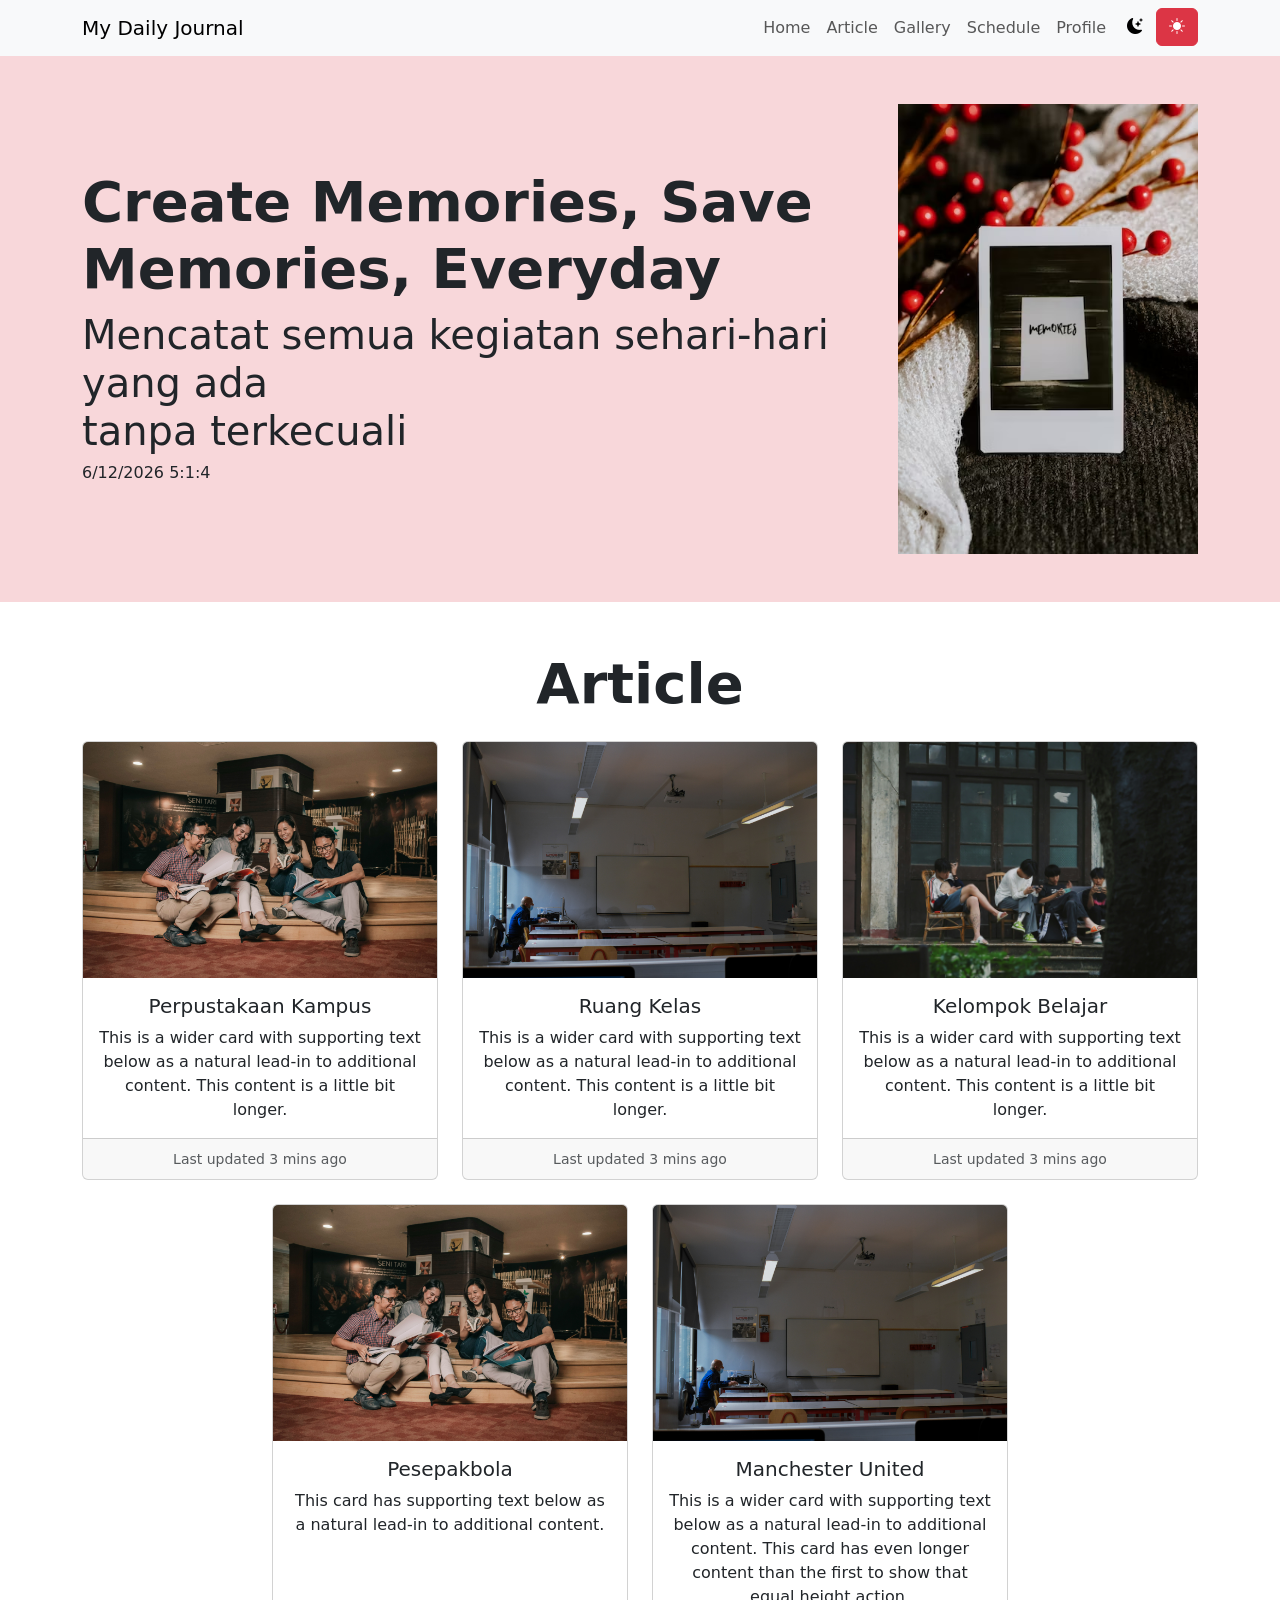
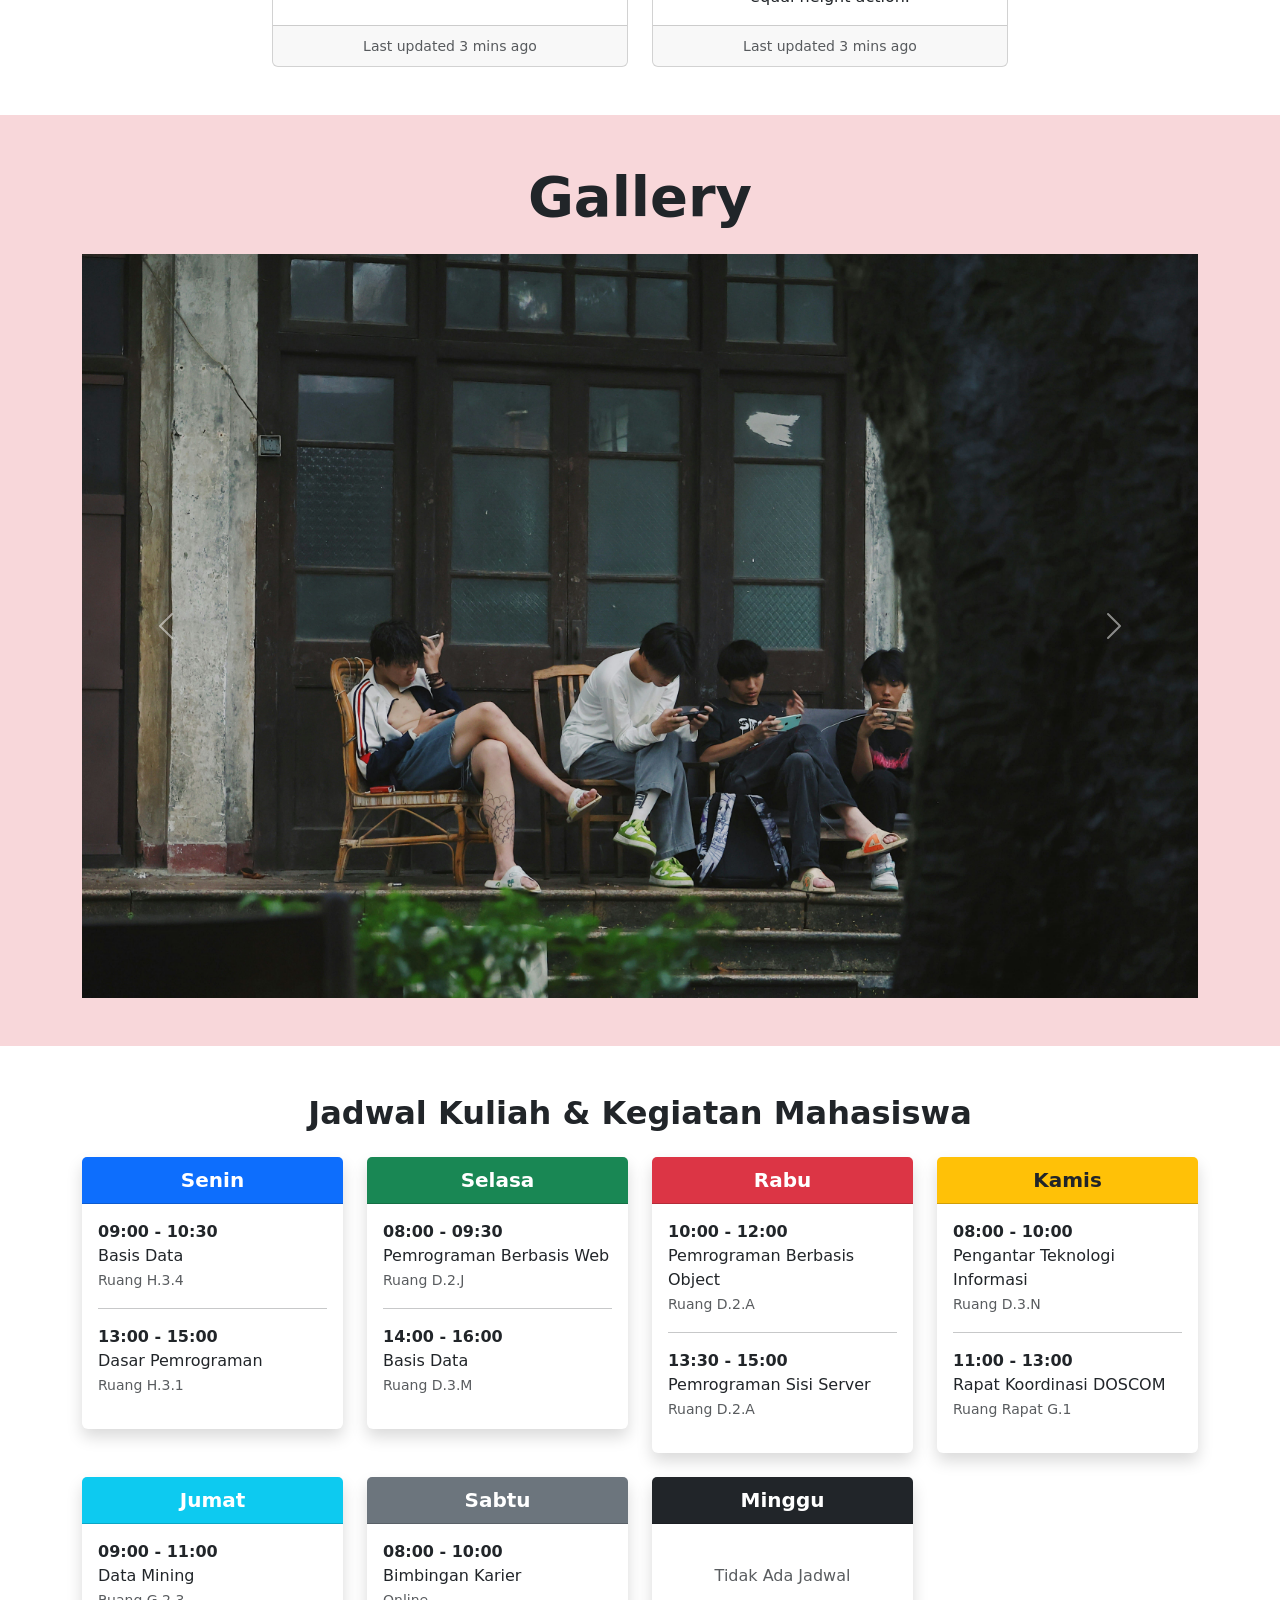
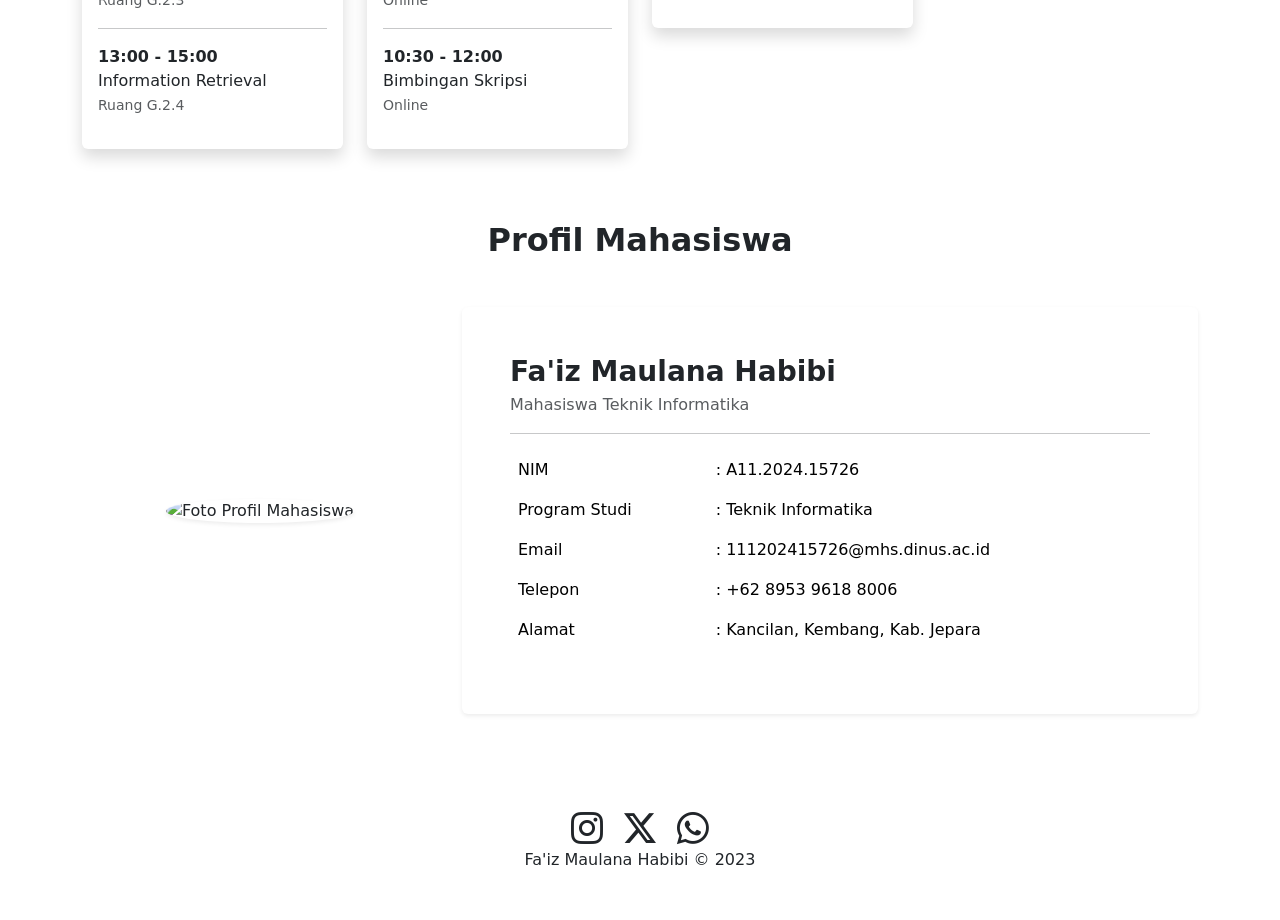
==== index.html @ d9d0bddd "project web UTS" ====
<!DOCTYPE html>
<html lang="en">
  <head>
    <meta charset="utf-8" />
    <meta name="viewport" content="width=device-width, initial-scale=1" />
    <title>My Daily Journal</title>
    <!-- favicon -->
    <link rel="shortcut icon" href="./img/logo.png" type="image/x-icon" />
    <link
      href="https://cdn.jsdelivr.net/npm/bootstrap@5.3.8/dist/css/bootstrap.min.css"
      rel="stylesheet"
      integrity="sha384-sRIl4kxILFvY47J16cr9ZwB07vP4J8+LH7qKQnuqkuIAvNWLzeN8tE5YBujZqJLB"
      crossorigin="anonymous"
    />
    <link
      rel="stylesheet"
      href="https://cdn.jsdelivr.net/npm/bootstrap-icons@1.13.1/font/bootstrap-icons.min.css"
    />
  </head>
  <body>
    <!-- nav starts -->
    <nav class="navbar navbar-expand-lg bg-body-tertiary sticky-top">
      <div class="container">
        <a class="navbar-brand" href="#">My Daily Journal</a>
        <button
          class="navbar-toggler"
          type="button"
          data-bs-toggle="collapse"
          data-bs-target="#navbarNavAltMarkup"
          aria-controls="navbarNavAltMarkup"
          aria-expanded="false"
          aria-label="Toggle navigation"
        >
          <span class="navbar-toggler-icon"></span>
        </button>
        <!-- list navbar -->
        <div class="collapse navbar-collapse" id="navbarNavAltMarkup">
          <ul class="navbar-nav ms-auto text-dark mb2 mb-lg-0">
            <li class="nav-item"><a class="nav-link" href="#">Home</a></li>
            <li class="nav-item"><a class="nav-link" href="#article">Article</a></li>
            <li class="nav-item"><a class="nav-link" href="#gallery">Gallery</a></li>
            <li class="nav-item">
              <a class="nav-link" href="#schedule">Schedule</a>
            </li>
            <li class="nav-item">
              <a class="nav-link" href="#profile">Profile</a>
            </li>
            <!-- dark mode -->
            <li class="nav-item">
              <button id="dark-mode" class="btn btn-light">
                <i class="bi bi-moon-stars-fill"></i>
              </button>
            </li>
            <!-- light mode -->
            <li class="nav-item">
              <button id="light-mode" class="btn btn-danger">
                <i class="bi bi-brightness-high-fill"></i>
              </button>
            </li>
          </ul>
        </div>
      </div>
    </nav>
    <!-- nav ends -->

    <!-- hero starts -->
    <section id="hero" class="text-center text-sm-start p-5 bg-danger-subtle">
      <div class="container">
        <div class="d-sm-flex align-items-center justify-content-between">
          <!-- Teks -->
          <div>
            <h1 class="fw-bold display-4">
              Create Memories, Save <br />Memories, Everyday
            </h1>
            <h4 class="lead display-6">
              Mencatat semua kegiatan sehari-hari yang ada <br />tanpa
              terkecuali
            </h4>
            <h6>
              <span id="tanggal"></span>
              <span id="jam"></span>
            </h6>
          </div>
          <!-- Gambar -->
          <img
            src="./img/banner.avif"
            alt="banner"
            width="300"
            class="img-fluid mt-4 mt-sm-0"
          />
        </div>
      </div>
    </section>
    <!-- hero ends -->

    <!-- article starts -->
    <section id="article" class="text-center p-5">
      <div class="container">
        <h1 id="article-title" class="fw-bold display-4 pb-3">Article</h1>
        <div>
          <div class="row row-cols-1 row-cols-md-3 g-4 justify-content-center">
            <!-- card 1 -->
            <div class="col">
              <div class="card h-100">
                <img src="./img/lib.jpg" class="card-img-top"/>
                <div class="card-body">
                  <h5 class="card-title">Perpustakaan Kampus</h5>
                  <p class="card-text">
                    This is a wider card with supporting text below as a natural
                    lead-in to additional content. This content is a little bit
                    longer.
                  </p>
                </div>
                <div class="card-footer">
                  <small class="text-body-secondary"
                    >Last updated 3 mins ago</small
                  >
                </div>
              </div>
            </div>
            <!-- card 2 -->
            <div class="col">
              <div class="card h-100">
                <img
                  src="./img/class-room.jpg"
                  class="card-img-top"
                  alt="..."
                />
                <div class="card-body">
                  <h5 class="card-title">Ruang Kelas</h5>
                  <p class="card-text">
                    This is a wider card with supporting text below as a natural
                    lead-in to additional content. This content is a little bit
                    longer.
                  </p>
                </div>
                <div class="card-footer">
                  <small class="text-body-secondary"
                    >Last updated 3 mins ago</small
                  >
                </div>
              </div>
            </div>
            <!-- card 3 -->
            <div class="col">
              <div class="card h-100">
                <img
                  src="./img/study-club.jpg"
                  class="card-img-top"
                  alt="..."
                />
                <div class="card-body">
                  <h5 class="card-title">Kelompok Belajar</h5>
                  <p class="card-text">
                    This is a wider card with supporting text below as a natural
                    lead-in to additional content. This content is a little bit
                    longer.
                  </p>
                </div>
                <div class="card-footer">
                  <small class="text-body-secondary"
                    >Last updated 3 mins ago</small
                  >
                </div>
              </div>
            </div>
            <!-- card 4 -->
            <div class="col">
              <div class="card h-100">
                <img src="./img/lib.jpg" class="card-img-top" alt="..." />
                <div class="card-body">
                  <h5 class="card-title">Pesepakbola</h5>
                  <p class="card-text">
                    This card has supporting text below as a natural lead-in to
                    additional content.
                  </p>
                </div>
                <div class="card-footer">
                  <small class="text-body-secondary"
                    >Last updated 3 mins ago</small
                  >
                </div>
              </div>
            </div>
            <!-- card 5 -->
            <div class="col">
              <div class="card h-100">
                <img
                  src="./img/class-room.jpg"
                  class="card-img-top"
                  alt="..."
                />
                <div class="card-body">
                  <h5 class="card-title">Manchester United</h5>
                  <p class="card-text">
                    This is a wider card with supporting text below as a natural
                    lead-in to additional content. This card has even longer
                    content than the first to show that equal height action.
                  </p>
                </div>
                <div class="card-footer">
                  <small class="text-body-secondary"
                    >Last updated 3 mins ago</small
                  >
                </div>
              </div>
            </div>
          </div>
        </div>
      </div>
    </section>
    <!-- article ends -->

    <!-- gallery starts -->
    <section id="gallery" class="text-center p-5 bg-danger-subtle">
      <div class="container">
        <h1 class="fw-bold display-4 pb-3">Gallery</h1>
        <div>
          <div id="carouselExample" class="carousel slide">
            <div class="carousel-inner">
              <div class="carousel-item active">
                <img
                  src="./img/class-room.jpg"
                  class="d-block w-100"
                  alt="..."
                />
              </div>
              <div class="carousel-item">
                <img src="./img/dosen.jpg" class="d-block w-100" alt="..." />
              </div>
              <div class="carousel-item">
                <img
                  src="./img/class-room.jpg"
                  class="d-block w-100"
                  alt="..."
                />
              </div>
              <div class="carousel-item active">
                <img src="./img/lib.jpg" class="d-block w-100" alt="..." />
              </div>
              <div class="carousel-item active">
                <img
                  src="./img/study-club.jpg"
                  class="d-block w-100"
                  alt="..."
                />
              </div>
            </div>
            <button
              class="carousel-control-prev"
              type="button"
              data-bs-target="#carouselExample"
              data-bs-slide="prev"
            >
              <span
                class="carousel-control-prev-icon"
                aria-hidden="true"
              ></span>
              <span class="visually-hidden">Previous</span>
            </button>
            <button
              class="carousel-control-next"
              type="button"
              data-bs-target="#carouselExample"
              data-bs-slide="next"
            >
              <span
                class="carousel-control-next-icon"
                aria-hidden="true"
              ></span>
              <span class="visually-hidden">Next</span>
            </button>
          </div>
        </div>
      </div>
    </section>
    <!-- gallery ends -->

    <!-- schedule starts -->
    <section id="schedule">
      <div class="container my-5">
        <h2 class="text-center mb-4 fw-bold">
          Jadwal Kuliah & Kegiatan Mahasiswa
        </h2>
        <!-- start -->
        <div class="row">
          <div class="col-lg-3 col-md-6 mb-4">
            <div class="card shadow border-0">
              <div
                class="card-header bg-primary text-white text-center fs-5 fw-bold"
              >
                Senin
              </div>
              <div class="card-body">
                <div class="schedule-item">
                  <strong>09:00 - 10:30</strong>
                  <p>
                    Basis Data<br /><small class="text-muted"
                      >Ruang H.3.4</small
                    >
                  </p>
                </div>
                <hr />
                <div class="schedule-item">
                  <strong>13:00 - 15:00</strong>
                  <p>
                    Dasar Pemrograman<br /><small class="text-muted"
                      >Ruang H.3.1</small
                    >
                  </p>
                </div>
              </div>
            </div>
          </div>

          <div class="col-lg-3 col-md-6 mb-4">
            <div class="card shadow border-0">
              <div
                class="card-header bg-success text-white text-center fs-5 fw-bold"
              >
                Selasa
              </div>
              <div class="card-body">
                <div class="schedule-item">
                  <strong>08:00 - 09:30</strong>
                  <p>
                    Pemrograman Berbasis Web<br /><small class="text-muted"
                      >Ruang D.2.J</small
                    >
                  </p>
                </div>
                <hr />
                <div class="schedule-item">
                  <strong>14:00 - 16:00</strong>
                  <p>
                    Basis Data<br /><small class="text-muted"
                      >Ruang D.3.M</small
                    >
                  </p>
                </div>
              </div>
            </div>
          </div>

          <div class="col-lg-3 col-md-6 mb-4">
            <div class="card shadow border-0">
              <div
                class="card-header bg-danger text-white text-center fs-5 fw-bold"
              >
                Rabu
              </div>
              <div class="card-body">
                <div class="schedule-item">
                  <strong>10:00 - 12:00</strong>
                  <p>
                    Pemrograman Berbasis Object<br /><small class="text-muted"
                      >Ruang D.2.A</small
                    >
                  </p>
                </div>
                <hr />
                <div class="schedule-item">
                  <strong>13:30 - 15:00</strong>
                  <p>
                    Pemrograman Sisi Server<br /><small class="text-muted"
                      >Ruang D.2.A</small
                    >
                  </p>
                </div>
              </div>
            </div>
          </div>

          <div class="col-lg-3 col-md-6 mb-4">
            <div class="card shadow border-0">
              <div
                class="card-header bg-warning text-dark text-center fs-5 fw-bold"
              >
                Kamis
              </div>
              <div class="card-body">
                <div class="schedule-item">
                  <strong>08:00 - 10:00</strong>
                  <p>
                    Pengantar Teknologi Informasi<br /><small class="text-muted"
                      >Ruang D.3.N</small
                    >
                  </p>
                </div>
                <hr />
                <div class="schedule-item">
                  <strong>11:00 - 13:00</strong>
                  <p>
                    Rapat Koordinasi DOSCOM<br /><small class="text-muted"
                      >Ruang Rapat G.1</small
                    >
                  </p>
                </div>
              </div>
            </div>
          </div>

          <div class="col-lg-3 col-md-6 mb-4">
            <div class="card shadow border-0">
              <div
                class="card-header bg-info text-white text-center fs-5 fw-bold"
              >
                Jumat
              </div>
              <div class="card-body">
                <div class="schedule-item">
                  <strong>09:00 - 11:00</strong>
                  <p>
                    Data Mining<br /><small class="text-muted"
                      >Ruang G.2.3</small
                    >
                  </p>
                </div>
                <hr />
                <div class="schedule-item">
                  <strong>13:00 - 15:00</strong>
                  <p>
                    Information Retrieval<br /><small class="text-muted"
                      >Ruang G.2.4</small
                    >
                  </p>
                </div>
              </div>
            </div>
          </div>

          <div class="col-lg-3 col-md-6 mb-4">
            <div class="card shadow border-0">
              <div
                class="card-header bg-secondary text-white text-center fs-5 fw-bold"
              >
                Sabtu
              </div>
              <div class="card-body">
                <div class="schedule-item">
                  <strong>08:00 - 10:00</strong>
                  <p>
                    Bimbingan Karier<br /><small class="text-muted"
                      >Online</small
                    >
                  </p>
                </div>
                <hr />
                <div class="schedule-item">
                  <strong>10:30 - 12:00</strong>
                  <p>
                    Bimbingan Skripsi<br /><small class="text-muted"
                      >Online</small
                    >
                  </p>
                </div>
              </div>
            </div>
          </div>

          <div class="col-lg-3 col-md-6 mb-4">
            <div class="card shadow border-0">
              <div
                class="card-header bg-dark text-white text-center fs-5 fw-bold"
              >
                Minggu
              </div>
              <div class="card-body">
                <p class="text-center text-muted my-4">Tidak Ada Jadwal</p>
              </div>
            </div>
          </div>
        </div>
        <!-- end -->
      </div>
    </section>
    <!-- schedule ends -->

    <!-- profiles starts -->
    <div class="container my-5" id="profile">
      <h2 class="text-center mb-5 fw-bold">Profil Mahasiswa</h2>

      <div class="row d-flex align-items-center">
        <div class="col-md-4 text-center mb-4 mb-md-0">
          <img
            src="./img/IMG_8436.JPG"
            alt="Foto Profil Mahasiswa"
            class="img-fluid rounded-circle shadow-sm profile-pic"
            style="object-fit: cover; width: 300px; height: 300px"
          />
        </div>

        <div class="col-md-8">
          <div class="card shadow-sm border-0">
            <div class="card-body p-4 p-md-5">
              <h3 class="card-title fw-bold">Fa'iz Maulana Habibi</h3>
              <p class="card-subtitle mb-3 text-muted">
                Mahasiswa Teknik Informatika
              </p>
              <hr />

              <table class="table table-borderless table-profile">
                <tbody>
                  <tr>
                    <td>NIM</td>
                    <td>: A11.2024.15726</td>
                  </tr>
                  <tr>
                    <td>Program Studi</td>
                    <td>: Teknik Informatika</td>
                  </tr>
                  <tr>
                    <td>Email</td>
                    <td>: 111202415726@mhs.dinus.ac.id</td>
                  </tr>
                  <tr>
                    <td>Telepon</td>
                    <td>: +62 8953 9618 8006</td>
                  </tr>
                  <tr>
                    <td>Alamat</td>
                    <td>: Kancilan, Kembang, Kab. Jepara</td>
                  </tr>
                </tbody>
              </table>
            </div>
          </div>
        </div>
      </div>
    </div>
    <!-- profiles ends -->

    <!-- footer starts -->
    <footer class="text-center p-5">
      <div>
        <a href="http://"
          ><i class="icons bi bi-instagram h2 p-2 text-dark"></i
        ></a>
        <a href="http://"
          ><i class="icons bi bi-twitter-x h2 p-2 text-dark"></i
        ></a>
        <a href="http://"
          ><i class="icons bi bi-whatsapp h2 p-2 text-dark"></i
        ></a>
      </div>
      <div>Fa'iz Maulana Habibi &copy; 2023</div>
    </footer>
    <!-- footer ends -->

    <!-- Script -->
    <script src="./script.js"></script>
    <script
      src="https://cdn.jsdelivr.net/npm/bootstrap@5.3.8/dist/js/bootstrap.bundle.min.js"
      integrity="sha384-FKyoEForCGlyvwx9Hj09JcYn3nv7wiPVlz7YYwJrWVcXK/BmnVDxM+D2scQbITxI"
      crossorigin="anonymous"
    ></script>
  </body>
</html>
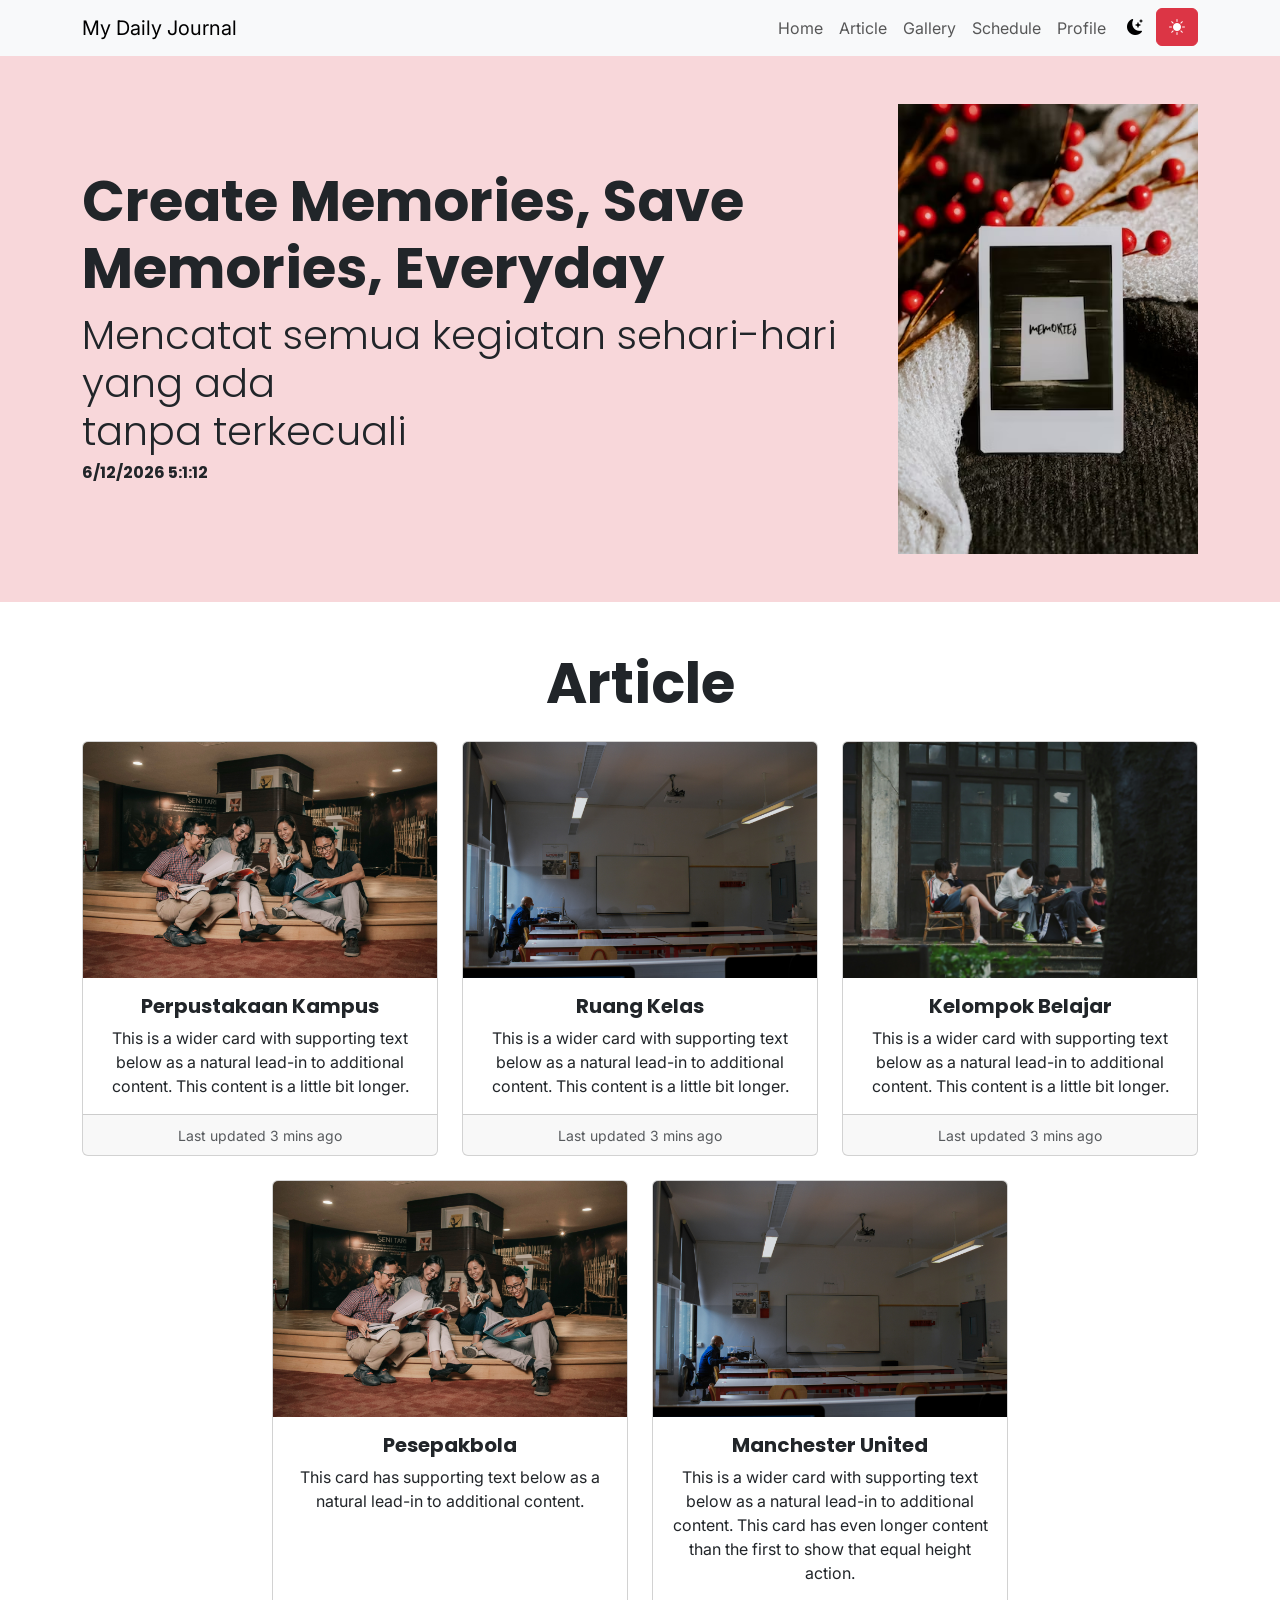
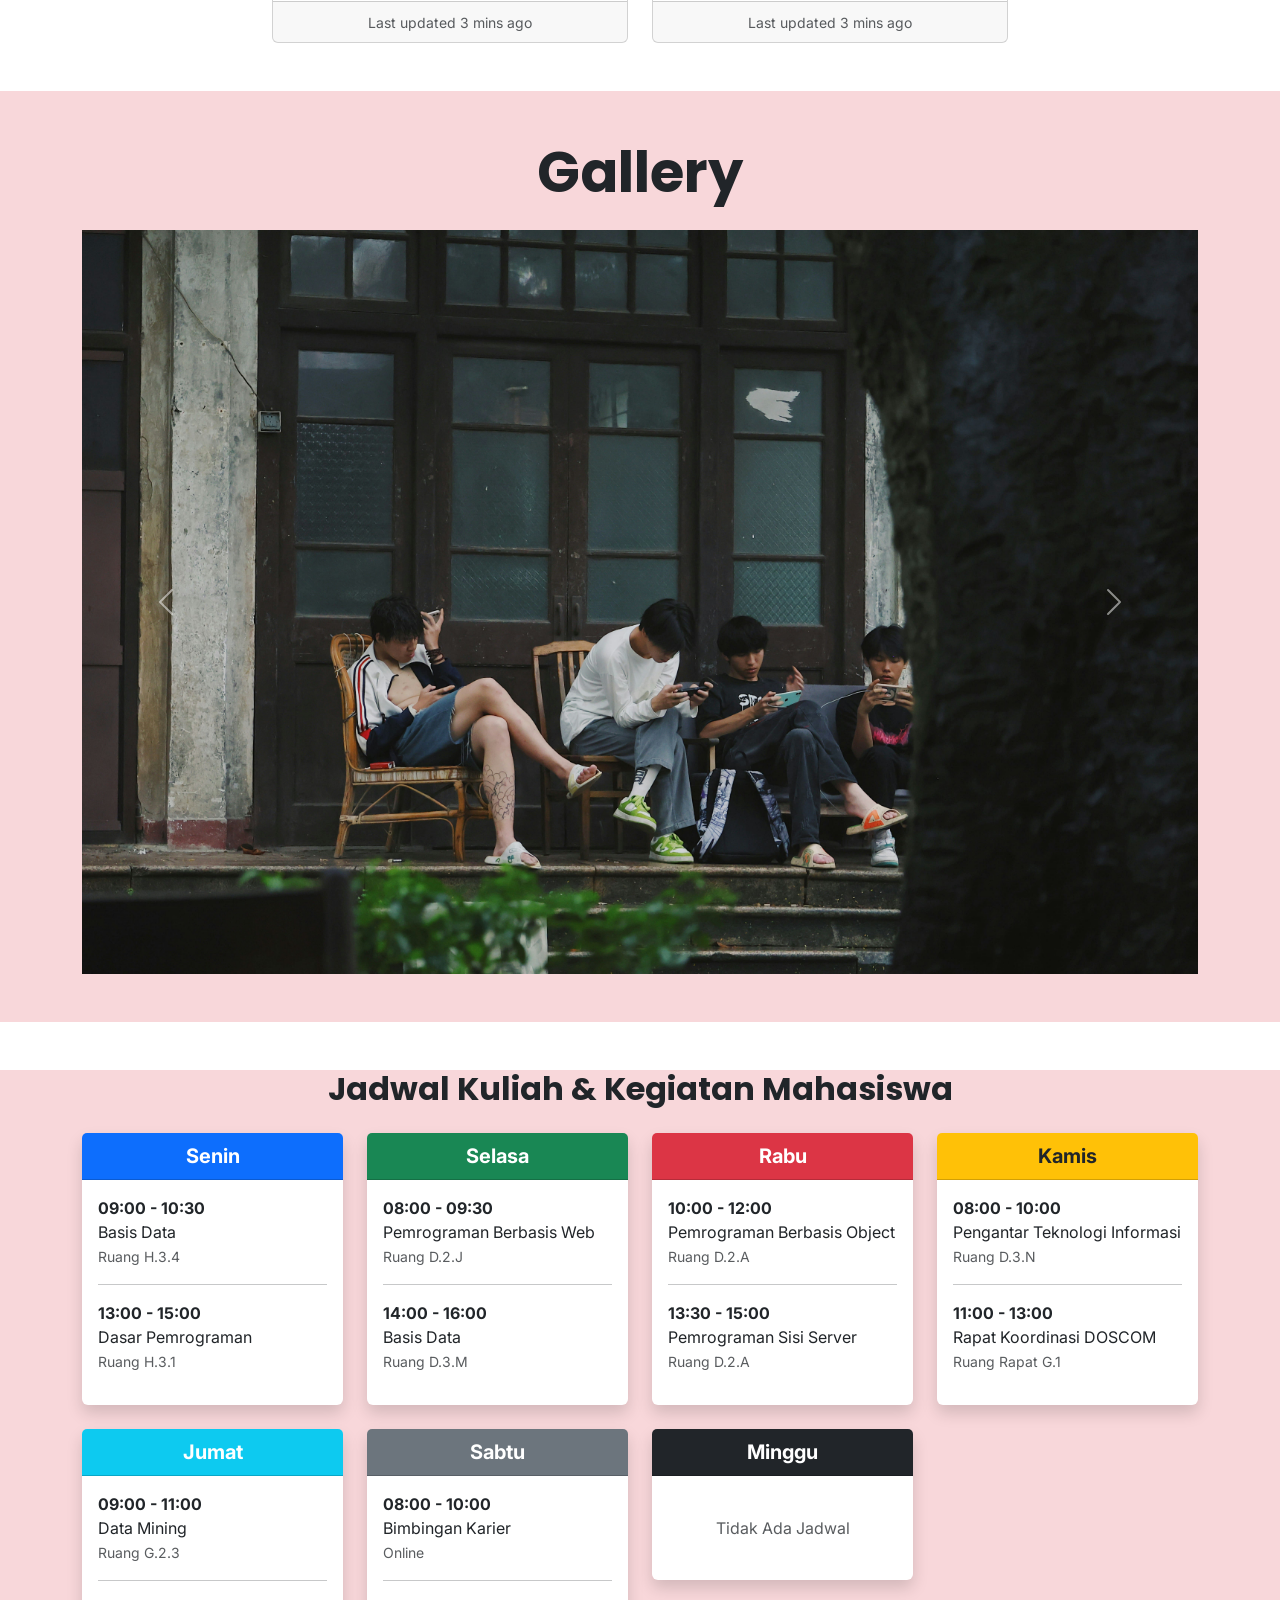
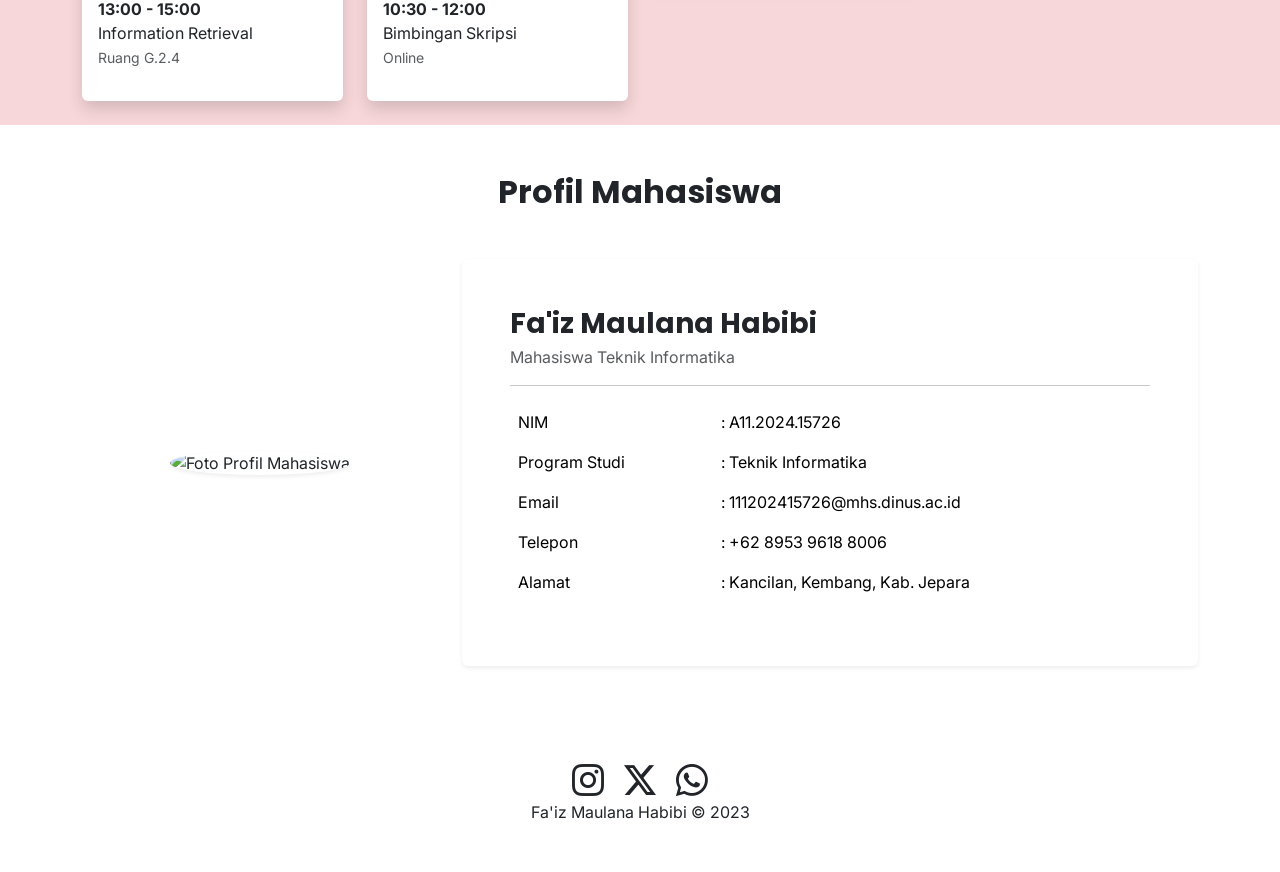
==== commit 99a99bff: "update" ====
--- a/index.html
+++ b/index.html
@@ -16,6 +16,17 @@
       rel="stylesheet"
       href="https://cdn.jsdelivr.net/npm/bootstrap-icons@1.13.1/font/bootstrap-icons.min.css"
     />
+    <!-- fonts -->
+    <link
+      href="https://fonts.googleapis.com/css2?family=Poppins:wght@600;700&display=swap"
+      rel="stylesheet"
+    />
+    <link
+      href="https://fonts.googleapis.com/css2?family=Inter:wght@400;500&display=swap"
+      rel="stylesheet"
+    />
+    <!-- css -->
+    <link rel="stylesheet" href="style.css" />
   </head>
   <body>
     <!-- nav starts -->
@@ -37,8 +48,12 @@
         <div class="collapse navbar-collapse" id="navbarNavAltMarkup">
           <ul class="navbar-nav ms-auto text-dark mb2 mb-lg-0">
             <li class="nav-item"><a class="nav-link" href="#">Home</a></li>
-            <li class="nav-item"><a class="nav-link" href="#article">Article</a></li>
-            <li class="nav-item"><a class="nav-link" href="#gallery">Gallery</a></li>
+            <li class="nav-item">
+              <a class="nav-link" href="#article">Article</a>
+            </li>
+            <li class="nav-item">
+              <a class="nav-link" href="#gallery">Gallery</a>
+            </li>
             <li class="nav-item">
               <a class="nav-link" href="#schedule">Schedule</a>
             </li>
@@ -101,8 +116,9 @@
           <div class="row row-cols-1 row-cols-md-3 g-4 justify-content-center">
             <!-- card 1 -->
             <div class="col">
+              <!-- untuk class '.card' saya overrite di style.css supaya bisa animation shadow -->
               <div class="card h-100">
-                <img src="./img/lib.jpg" class="card-img-top"/>
+                <img src="./img/lib.jpg" class="card-img-top" />
                 <div class="card-body">
                   <h5 class="card-title">Perpustakaan Kampus</h5>
                   <p class="card-text">
@@ -277,13 +293,14 @@
     <!-- gallery ends -->
 
     <!-- schedule starts -->
-    <section id="schedule">
+    <section id="schedule" class="bg-danger-subtle">
       <div class="container my-5">
         <h2 class="text-center mb-4 fw-bold">
           Jadwal Kuliah & Kegiatan Mahasiswa
         </h2>
         <!-- start -->
         <div class="row">
+          <!-- hari Senin -->
           <div class="col-lg-3 col-md-6 mb-4">
             <div class="card shadow border-0">
               <div
@@ -313,6 +330,7 @@
             </div>
           </div>
 
+          <!-- hari Selasa -->
           <div class="col-lg-3 col-md-6 mb-4">
             <div class="card shadow border-0">
               <div
@@ -342,6 +360,7 @@
             </div>
           </div>
 
+          <!-- hari Rabu -->
           <div class="col-lg-3 col-md-6 mb-4">
             <div class="card shadow border-0">
               <div
@@ -371,6 +390,7 @@
             </div>
           </div>
 
+          <!-- hari Kamis -->
           <div class="col-lg-3 col-md-6 mb-4">
             <div class="card shadow border-0">
               <div
--- a/style.css
+++ b/style.css
@@ -0,0 +1,25 @@
+/* 
+    Dalam 'style.css' ini saya meng-overrite 
+    bootstrap saja karena pengen experimen saja pak hehehe 
+*/
+
+h1, h2, h3, h4, h5, h6 {
+  font-family: 'Poppins', sans-serif;
+  font-weight: 700;
+}
+
+body, p, td, li {
+  font-family: 'Inter', sans-serif;
+  font-weight: 400;
+}
+
+.card {
+  /* border: none; */
+  transition: transform 0.3s, box-shadow 0.3s;
+}
+
+.card:hover {
+  transform: translateY(-5px);
+  /* ini untuk shadow saja */
+  box-shadow: 0 8px 20px #0000001A;
+}
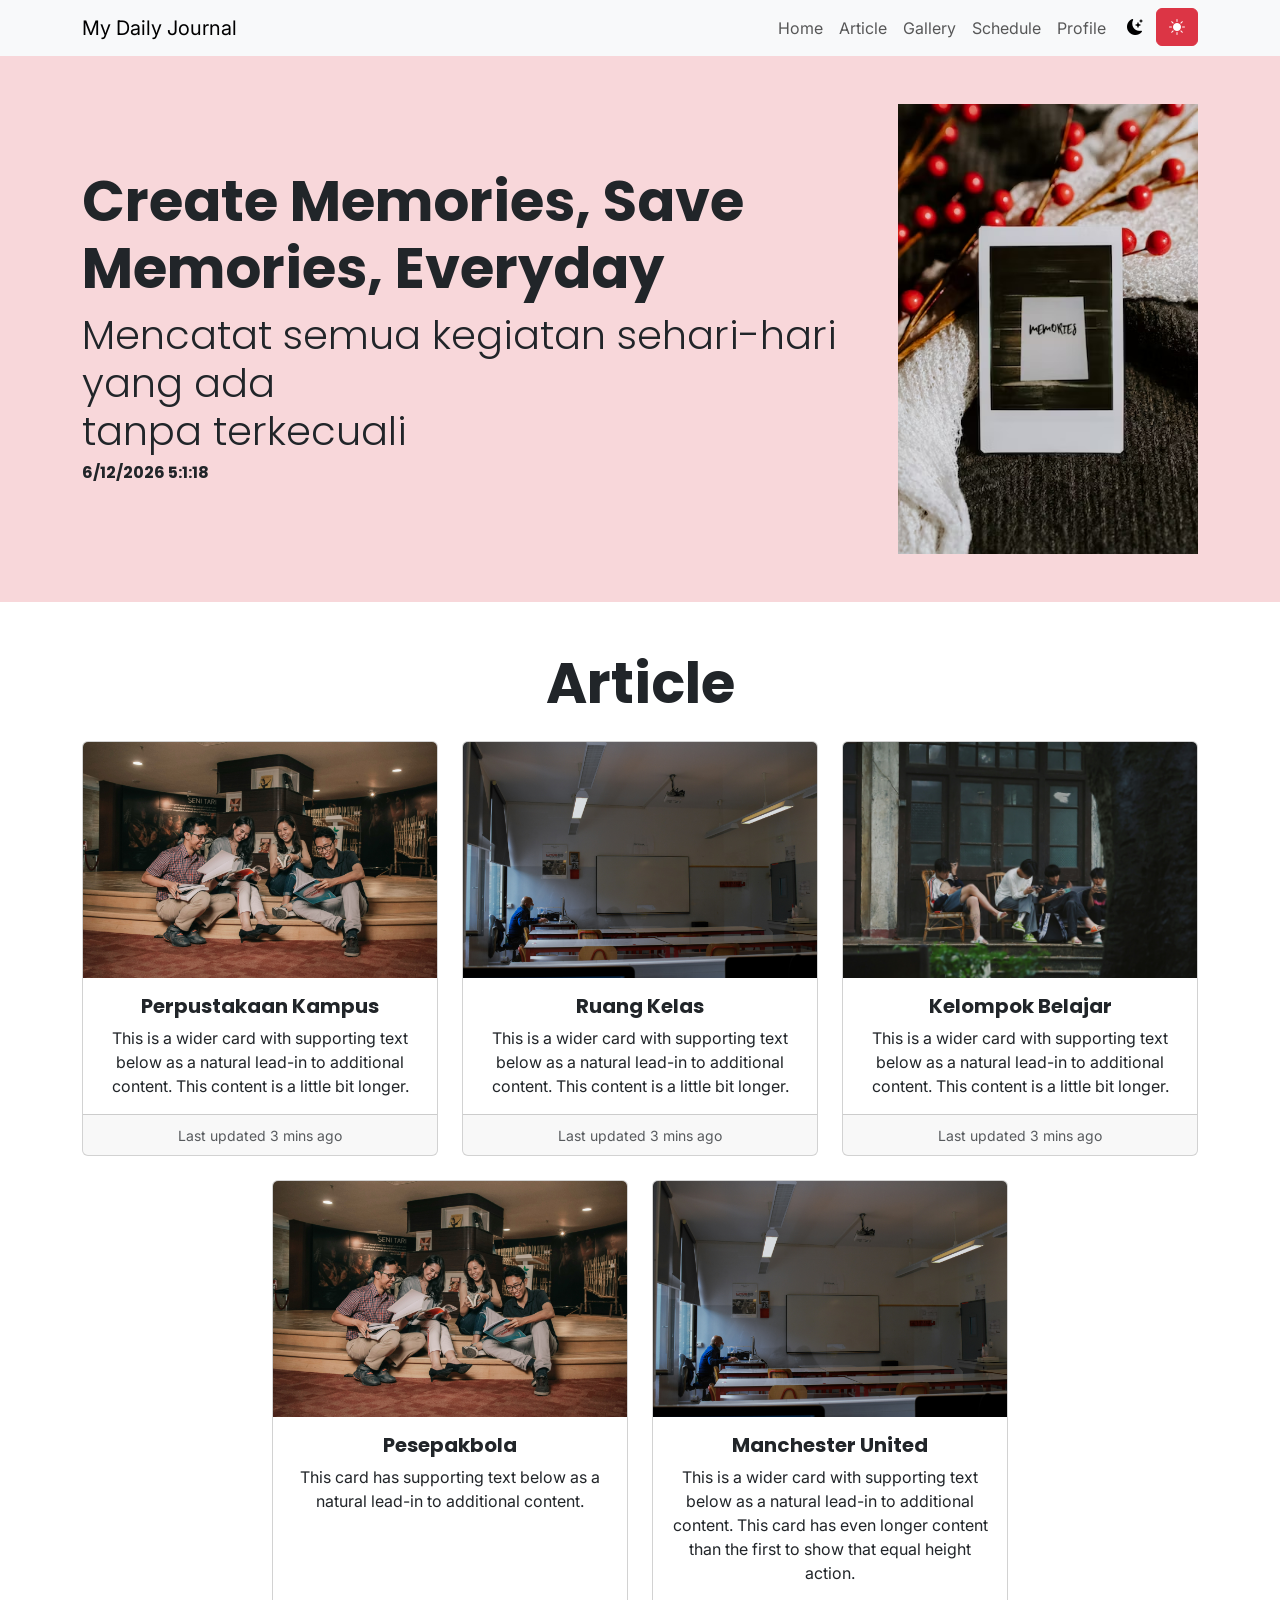
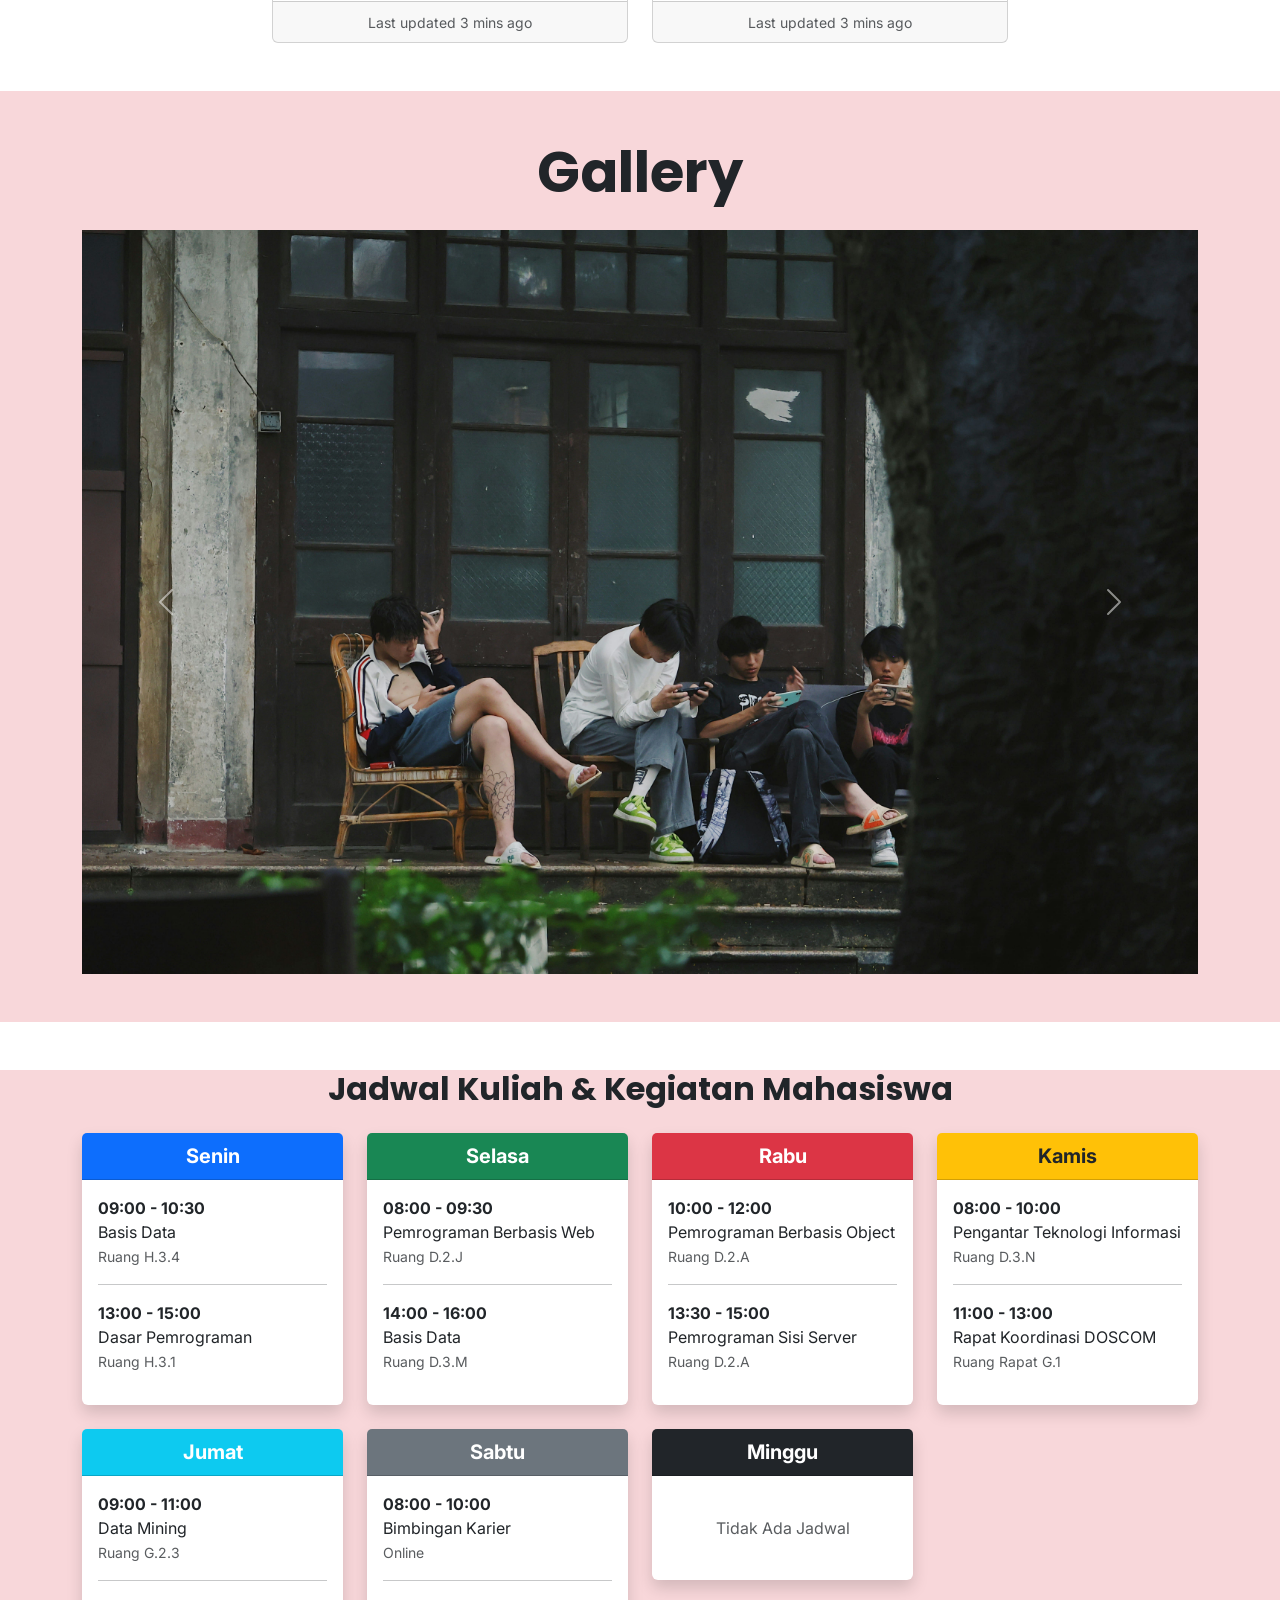
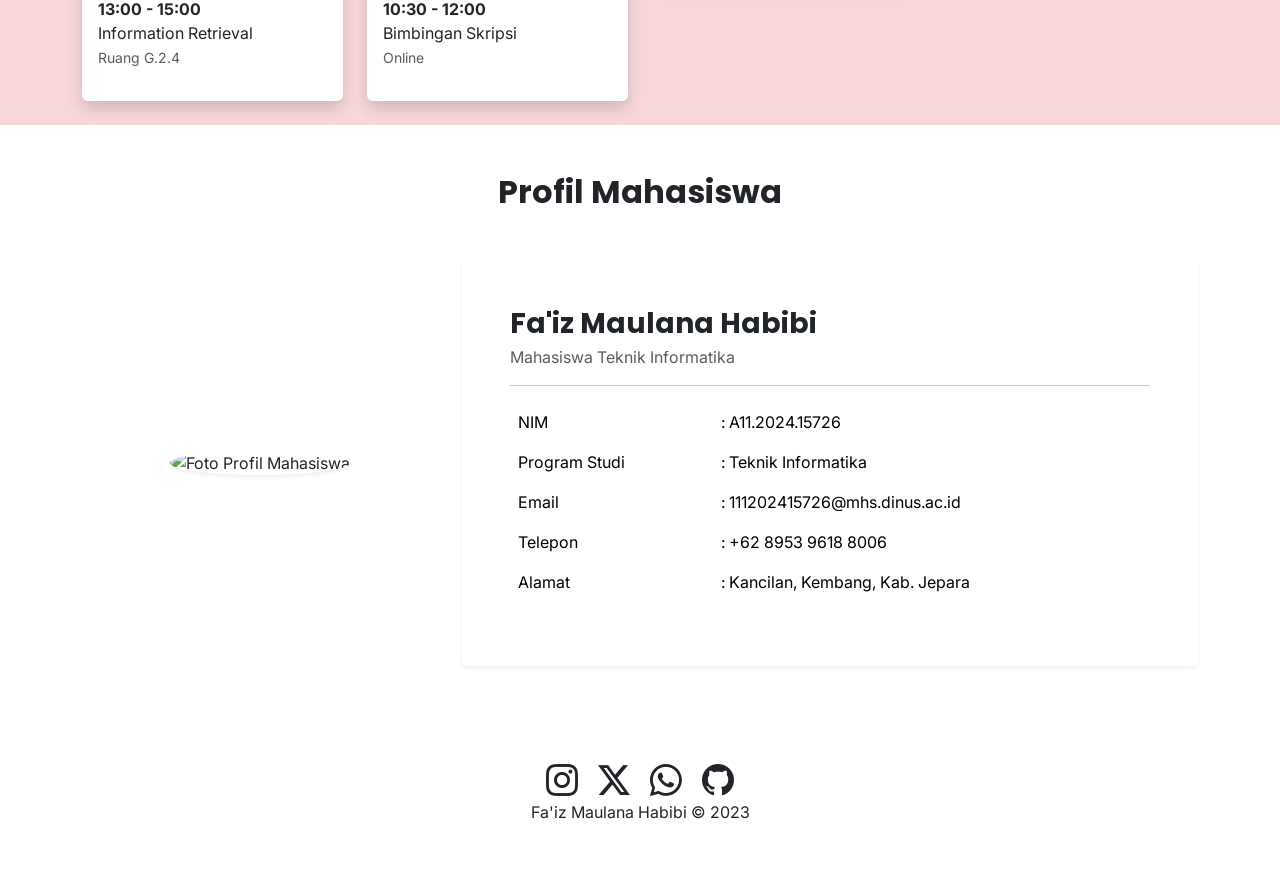
==== commit 88a41d22: "add:icon and update README" ====
--- a/index.html
+++ b/index.html
@@ -553,14 +553,17 @@
     <!-- footer starts -->
     <footer class="text-center p-5">
       <div>
-        <a href="http://"
+        <a href="https://www.instagram.com/"
           ><i class="icons bi bi-instagram h2 p-2 text-dark"></i
         ></a>
-        <a href="http://"
+        <a href="https://x.com/"
           ><i class="icons bi bi-twitter-x h2 p-2 text-dark"></i
         ></a>
-        <a href="http://"
+        <a href="#"
           ><i class="icons bi bi-whatsapp h2 p-2 text-dark"></i
+        ></a>
+        <a href="https://github.com/Izfaha/uts-capstone-pbw"
+          ><i class="icons bi bi-github h2 p-2 text-dark"></i
         ></a>
       </div>
       <div>Fa'iz Maulana Habibi &copy; 2023</div>
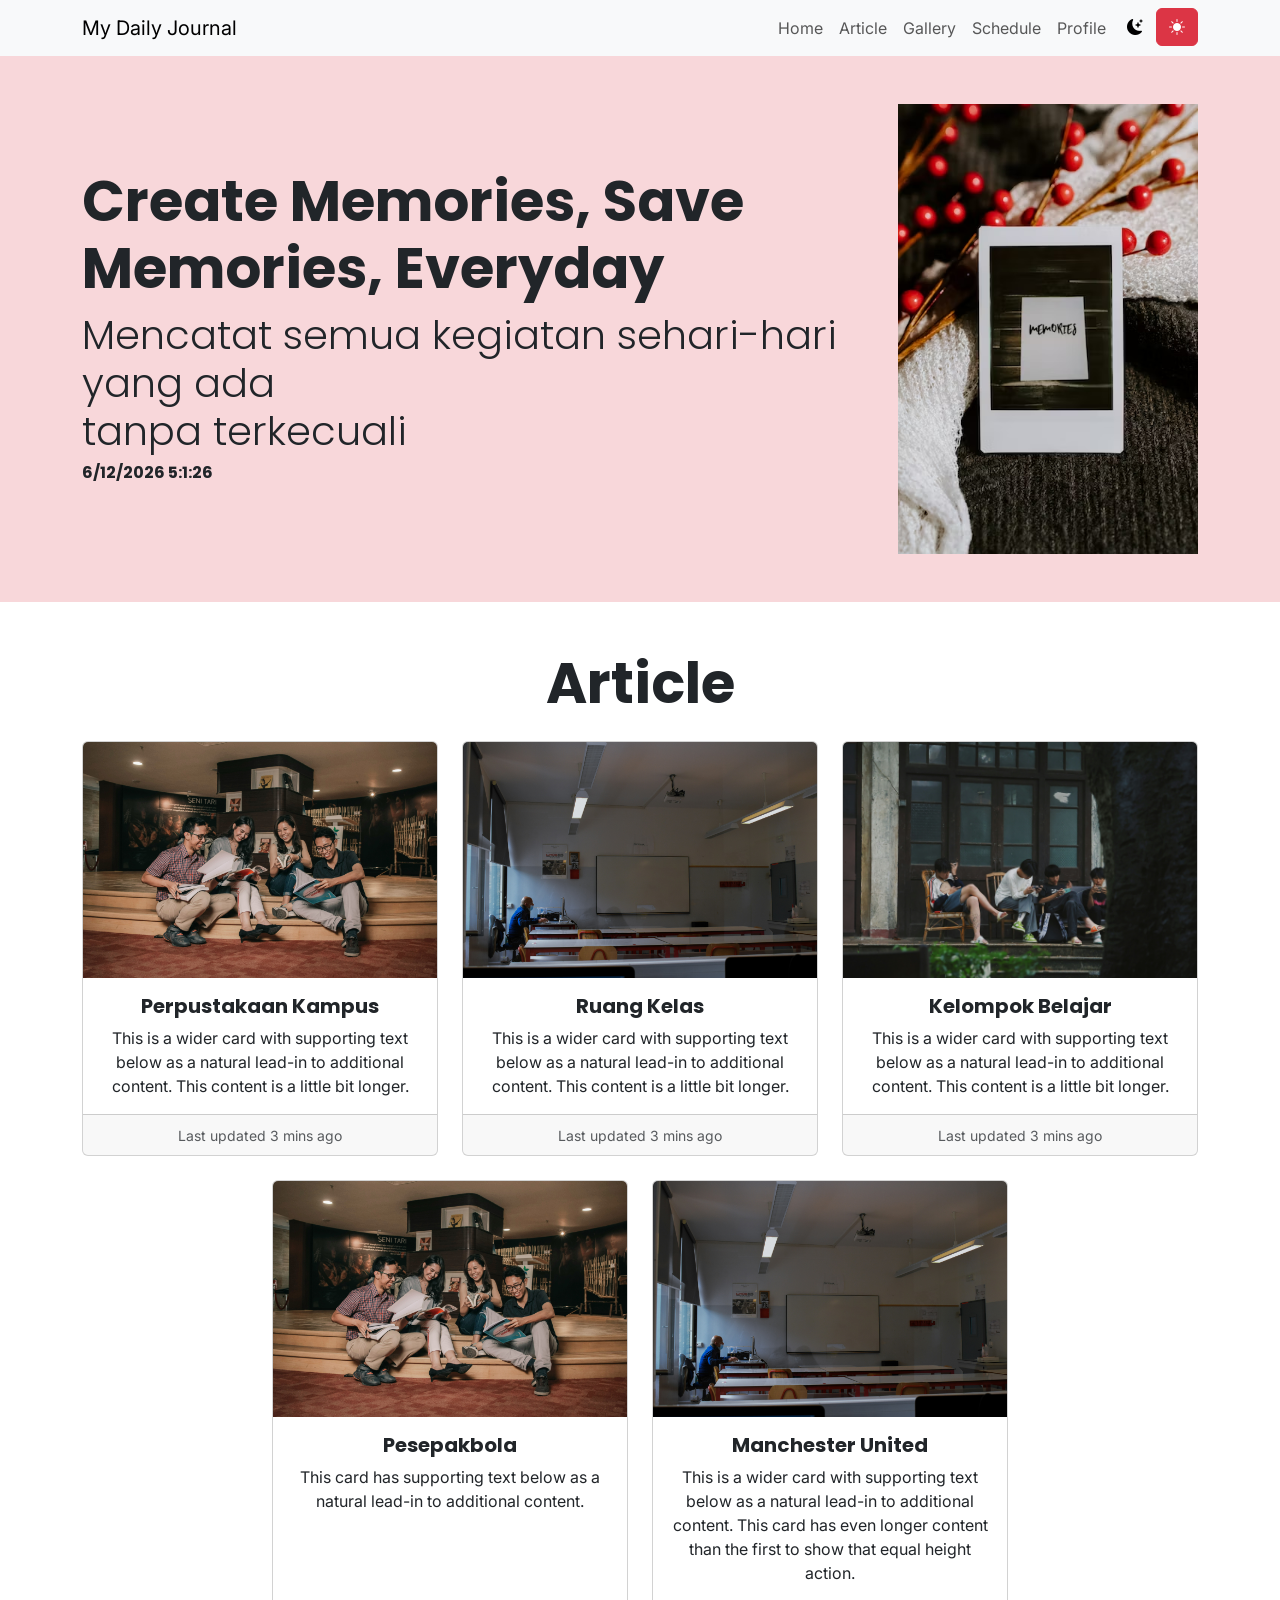
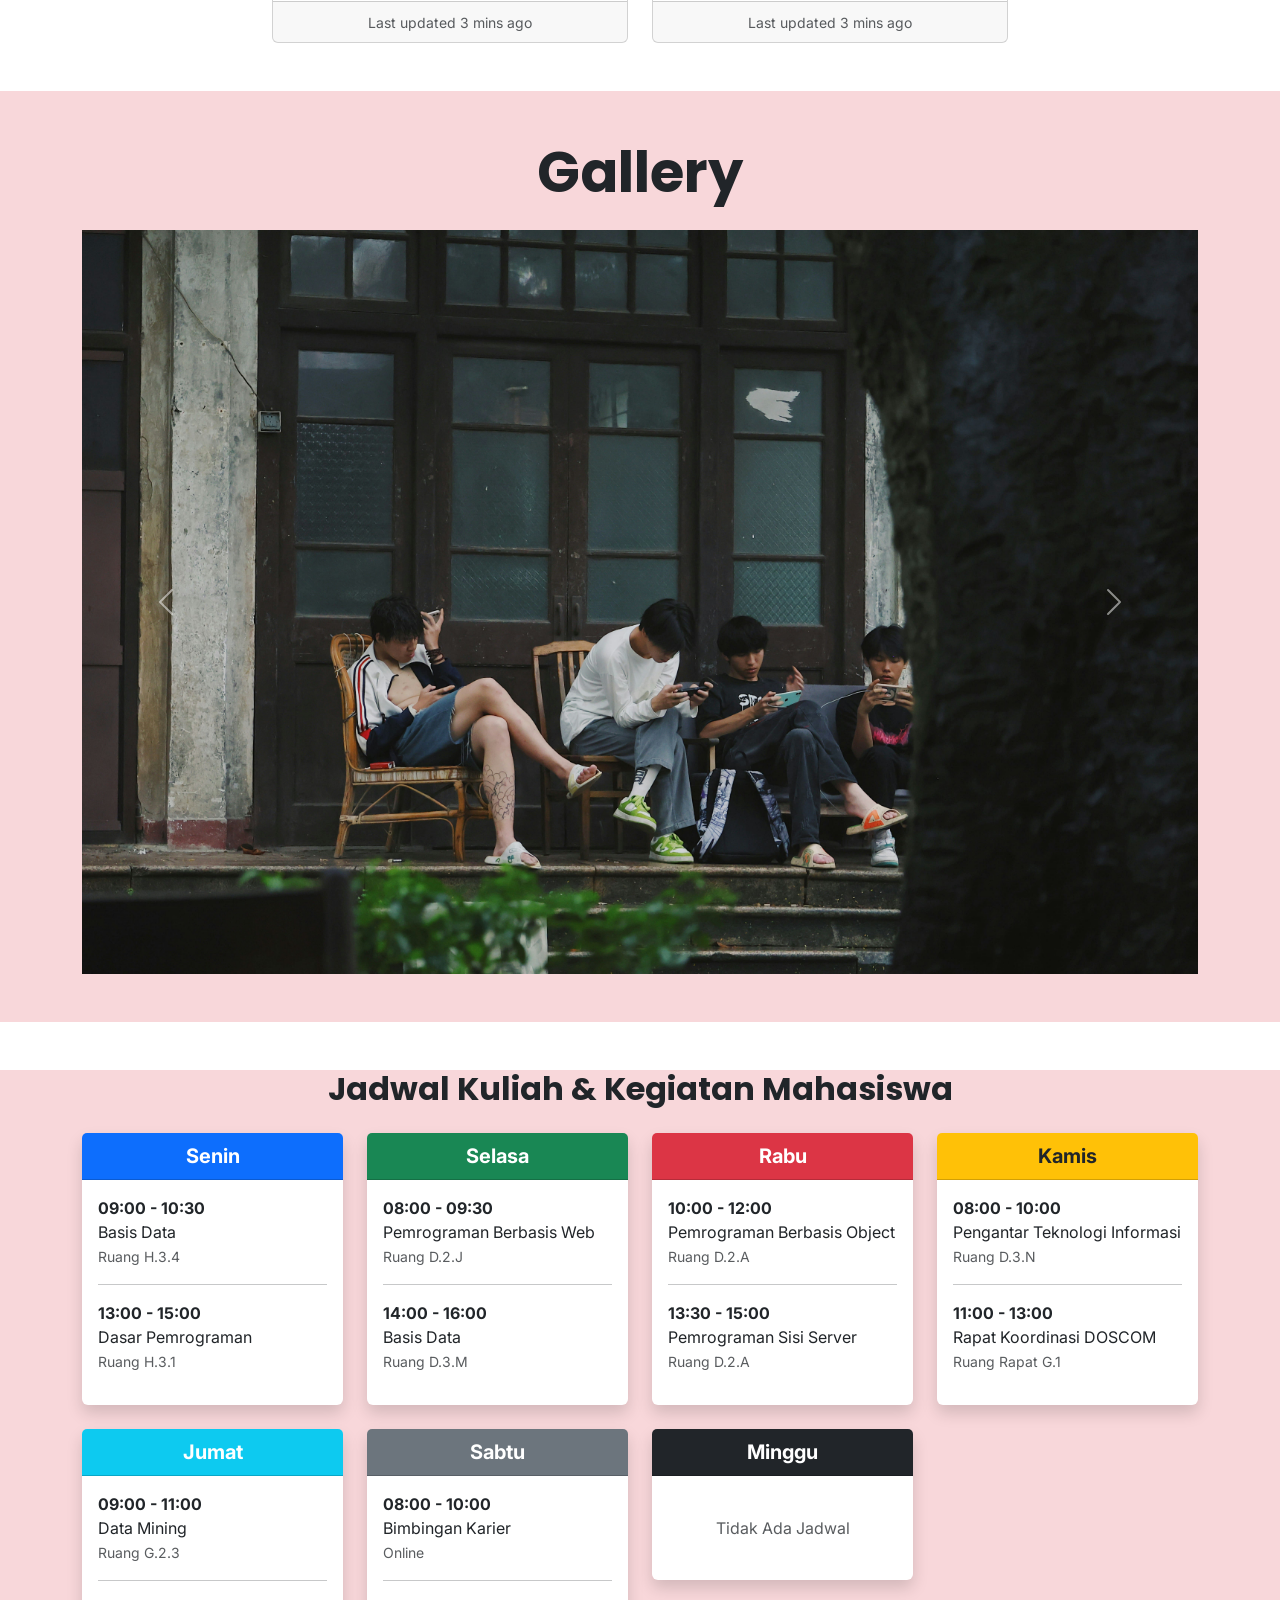
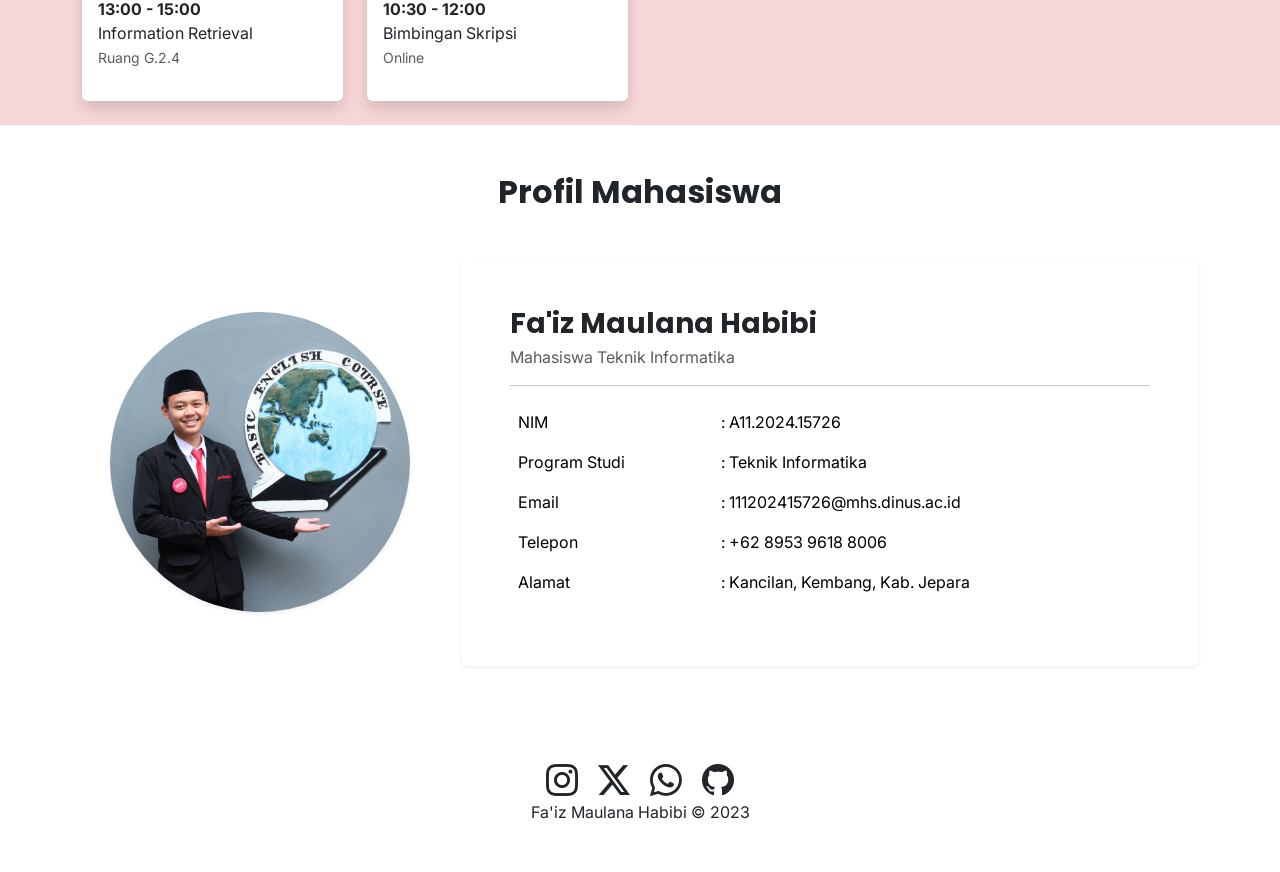
==== commit 75a463df: "fix:broken" ====
--- a/index.html
+++ b/index.html
@@ -137,11 +137,7 @@
             <!-- card 2 -->
             <div class="col">
               <div class="card h-100">
-                <img
-                  src="./img/class-room.jpg"
-                  class="card-img-top"
-                  alt="..."
-                />
+                <img src="./img/class-room.jpg" class="card-img-top" />
                 <div class="card-body">
                   <h5 class="card-title">Ruang Kelas</h5>
                   <p class="card-text">
@@ -160,11 +156,7 @@
             <!-- card 3 -->
             <div class="col">
               <div class="card h-100">
-                <img
-                  src="./img/study-club.jpg"
-                  class="card-img-top"
-                  alt="..."
-                />
+                <img src="./img/study-club.jpg" class="card-img-top" />
                 <div class="card-body">
                   <h5 class="card-title">Kelompok Belajar</h5>
                   <p class="card-text">
@@ -183,7 +175,7 @@
             <!-- card 4 -->
             <div class="col">
               <div class="card h-100">
-                <img src="./img/lib.jpg" class="card-img-top" alt="..." />
+                <img src="./img/lib.jpg" class="card-img-top" />
                 <div class="card-body">
                   <h5 class="card-title">Pesepakbola</h5>
                   <p class="card-text">
@@ -201,11 +193,7 @@
             <!-- card 5 -->
             <div class="col">
               <div class="card h-100">
-                <img
-                  src="./img/class-room.jpg"
-                  class="card-img-top"
-                  alt="..."
-                />
+                <img src="./img/class-room.jpg" class="card-img-top" />
                 <div class="card-body">
                   <h5 class="card-title">Manchester United</h5>
                   <p class="card-text">
@@ -242,7 +230,7 @@
                 />
               </div>
               <div class="carousel-item">
-                <img src="./img/dosen.jpg" class="d-block w-100" alt="..." />
+                <img src="./img/dosen.jpg" class="d-block w-100" />
               </div>
               <div class="carousel-item">
                 <img
@@ -252,7 +240,7 @@
                 />
               </div>
               <div class="carousel-item active">
-                <img src="./img/lib.jpg" class="d-block w-100" alt="..." />
+                <img src="./img/lib.jpg" class="d-block w-100" />
               </div>
               <div class="carousel-item active">
                 <img
@@ -503,7 +491,7 @@
       <div class="row d-flex align-items-center">
         <div class="col-md-4 text-center mb-4 mb-md-0">
           <img
-            src="./img/IMG_8436.JPG"
+            src="./img/IMG_8436-min.JPG"
             alt="Foto Profil Mahasiswa"
             class="img-fluid rounded-circle shadow-sm profile-pic"
             style="object-fit: cover; width: 300px; height: 300px"
@@ -559,9 +547,7 @@
         <a href="https://x.com/"
           ><i class="icons bi bi-twitter-x h2 p-2 text-dark"></i
         ></a>
-        <a href="#"
-          ><i class="icons bi bi-whatsapp h2 p-2 text-dark"></i
-        ></a>
+        <a href="#"><i class="icons bi bi-whatsapp h2 p-2 text-dark"></i></a>
         <a href="https://github.com/Izfaha/uts-capstone-pbw"
           ><i class="icons bi bi-github h2 p-2 text-dark"></i
         ></a>
